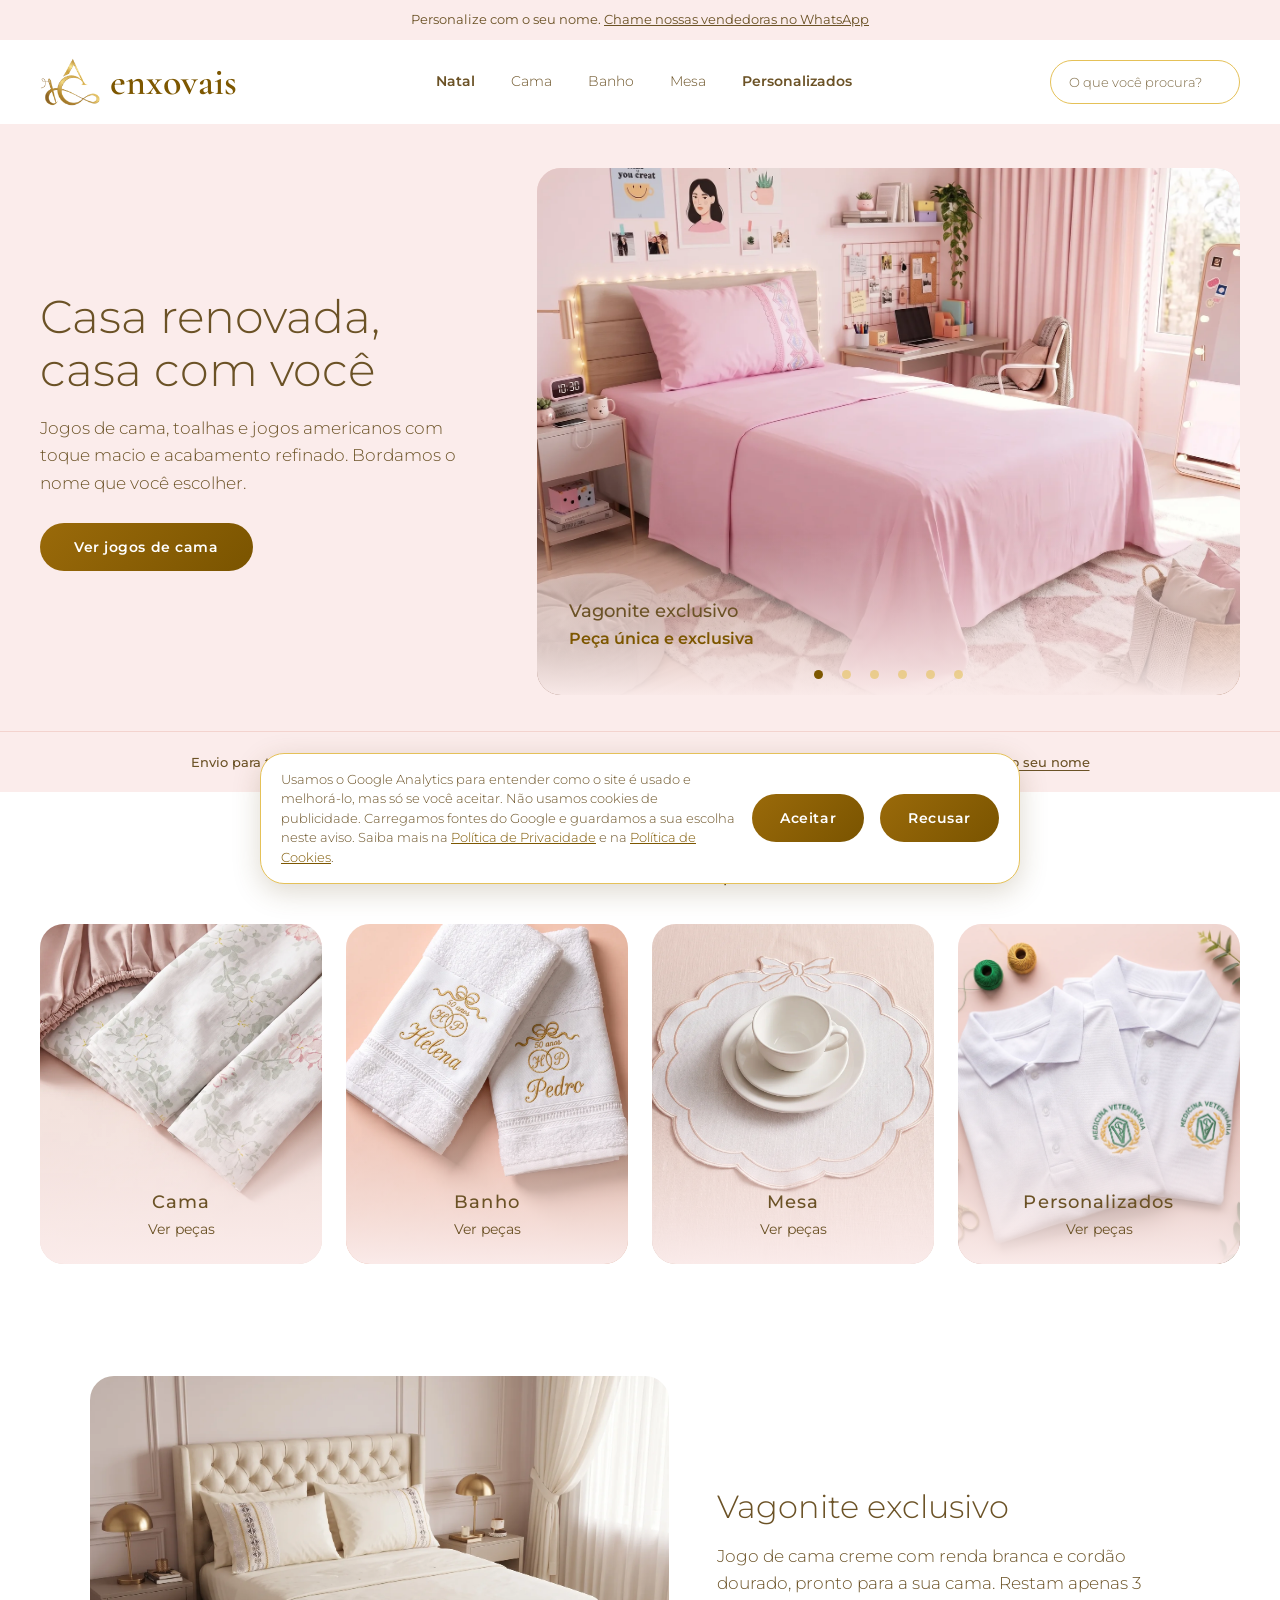
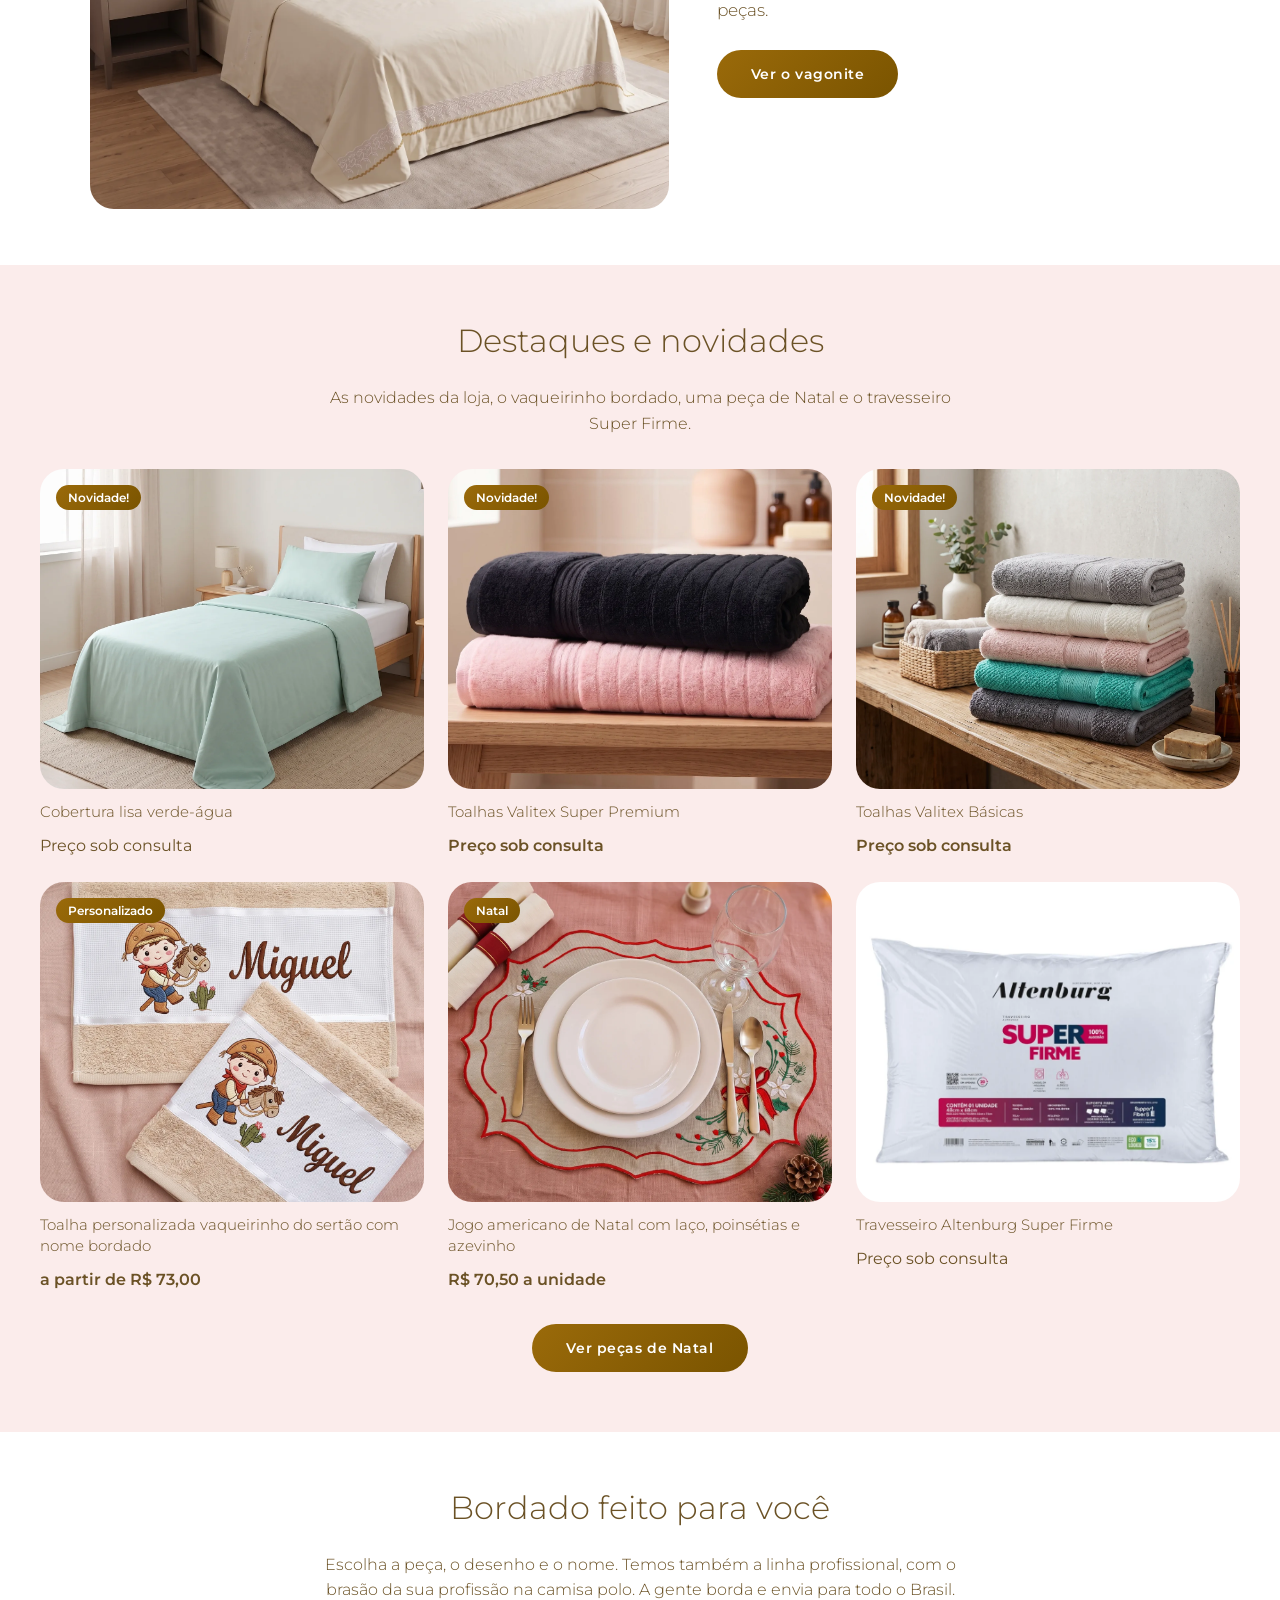
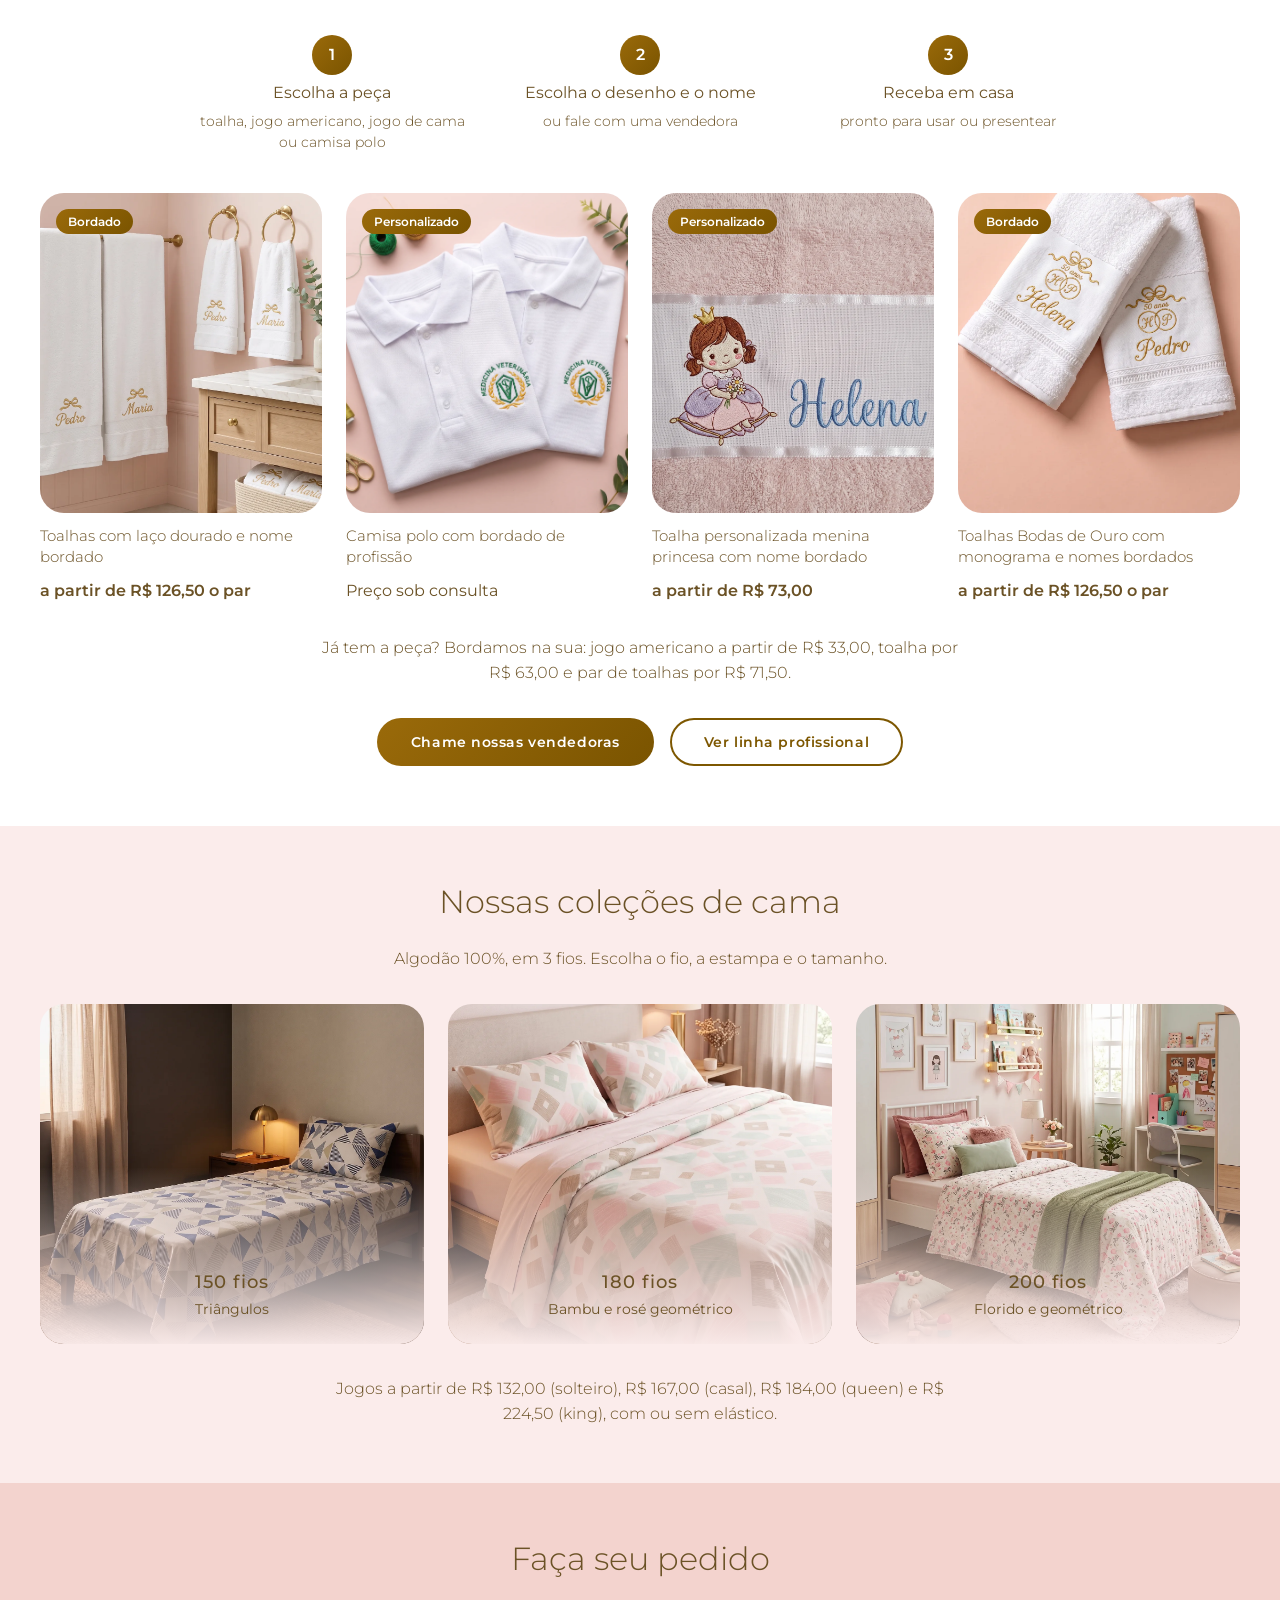
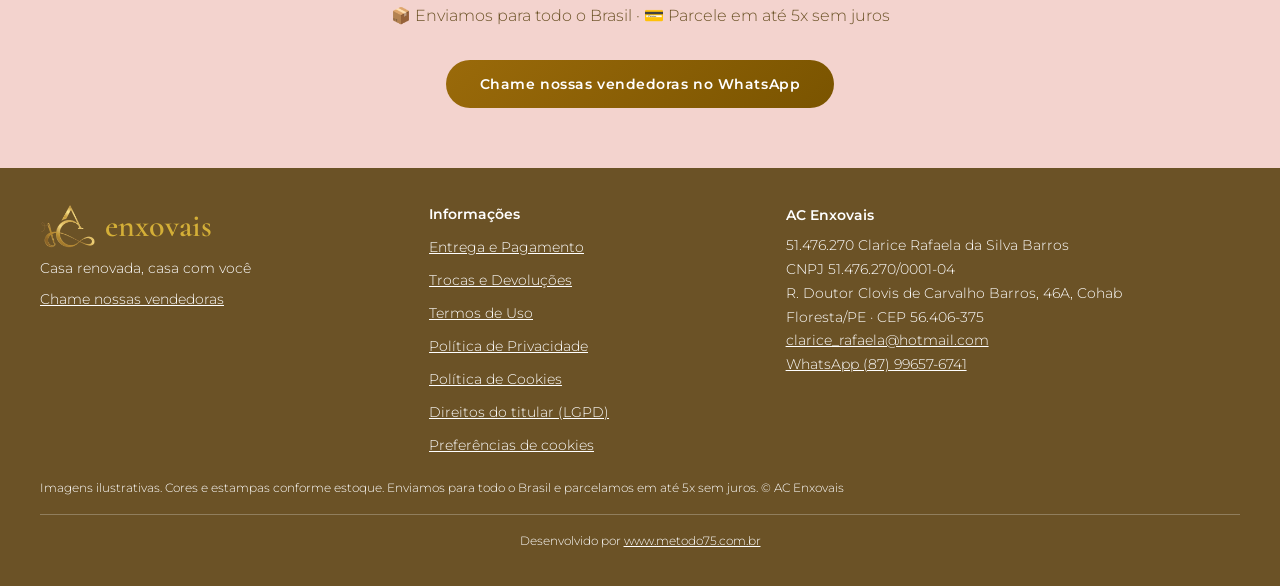
==== index.html @ a637068f "Atualizacao da politica de privacidade e tags analytics google" ====
<!DOCTYPE html><html lang="pt-BR"><head><meta charset="utf-8"><meta name="viewport" content="width=device-width,initial-scale=1"><title>Casa renovada, casa com você | AC Enxovais</title><link rel="preconnect" href="https://fonts.googleapis.com"><link href="https://fonts.googleapis.com/css2?family=Cormorant+Garamond:wght@600&family=Montserrat:wght@300;400;500;600&display=swap" rel="stylesheet"><link rel="icon" type="image/png" href="assets/imagens/logo/favicon.png"><link rel="apple-touch-icon" href="assets/imagens/logo/apple-touch-icon.png"><link rel="stylesheet" href="assets/css/styles.css"></head><body data-page="home"><div id="hdr"></div><main id="main"></main><div id="ftr"></div><script src="assets/js/produtos.js"></script><script src="assets/js/app.js"></script></body></html>
---- assets/css/styles.css ----
:root{--white:#fff;--text:#6b5226;--gold:#7d5700;--gold-l:#d4af37;--gold-b:#e5c158;--blush:#fbeceb;--blush2:#f3d3ce;--grad:linear-gradient(135deg,#9a6a0a,#7a5400);--r:24px}
*{box-sizing:border-box}
body{margin:0;font:300 16px/1.5 Montserrat,sans-serif;color:var(--text);background:#fff}
a{color:inherit;text-decoration:none}img{display:block;max-width:100%}
.strip{background:var(--blush);text-align:center;padding:10px 16px;font-size:13px;font-weight:400}
.strip a{text-decoration:underline}

/* cabeçalho */
header{display:flex;align-items:center;justify-content:space-between;gap:20px;padding:18px 40px;flex-wrap:wrap}
.brand{display:inline-flex;align-items:center;gap:10px;font:600 38px/1 'Cormorant Garamond',serif;color:var(--gold)}
.brand img{height:48px;width:auto}
header nav{display:flex;gap:12px;font-size:14px}
header nav a{display:inline-flex;align-items:center;min-height:44px;padding:0 12px}
header nav b{font-weight:600}
.search{width:190px;height:44px;border:1px solid var(--gold-b);border-radius:999px;padding:0 18px;font:300 13px Montserrat;color:var(--text);outline:0}
.search::placeholder{color:#7d6a45;opacity:1}
.menu-btn{display:none;width:44px;height:44px;border:1px solid var(--gold-b);border-radius:50%;background:#fff;color:var(--gold);cursor:pointer;align-items:center;justify-content:center;padding:0}
.menu-btn svg{width:20px;height:20px}

/* hero */
.hero{background:var(--blush);padding:44px 40px 36px;display:grid;grid-template-columns:minmax(0,.78fr) minmax(0,1.22fr);gap:48px;align-items:center}
.hero h1{font-weight:300;font-size:46px;line-height:1.15;margin:0 0 18px;max-width:520px}
.hero p{max-width:440px;margin:0 0 26px;font-size:17px;line-height:1.6}
.btn{display:inline-flex;align-items:center;min-height:48px;padding:14px 34px;border-radius:999px;background:var(--grad);color:#fff;font:600 14px Montserrat;letter-spacing:.04em;text-align:center}
.btn:hover{filter:brightness(1.08)}
.slides{position:relative;width:100%;aspect-ratio:4/3;border-radius:var(--r);overflow:hidden;background:var(--blush2)}
.slide{position:absolute;inset:0;opacity:0;transition:opacity .7s;pointer-events:none}
.slide.on{opacity:1;pointer-events:auto}
.slide img{width:100%;height:100%;object-fit:cover}
.cap{position:absolute;left:0;right:0;bottom:0;padding:64px 32px 44px;background:linear-gradient(to top,rgba(251,236,235,.97),rgba(251,236,235,0));display:flex;flex-direction:column;gap:2px}
.cap b{font-weight:500;font-size:18px}.cap i{font-style:normal;font-weight:600;color:var(--gold)}
.dots{position:absolute;left:0;right:0;bottom:6px;display:flex;justify-content:center;gap:0;z-index:2}
.dots button{position:relative;width:28px;height:28px;padding:0;border:0;background:none;cursor:pointer}
.dots button:before{content:"";position:absolute;left:50%;top:50%;width:9px;height:9px;margin:-4.5px 0 0 -4.5px;border-radius:50%;background:var(--gold-b);opacity:.6}
.dots button.on:before{opacity:1;background:var(--gold)}

/* seções */
.benefits{background:var(--blush);display:flex;justify-content:center;gap:12px 56px;padding:22px 20px;font:500 13px Montserrat;flex-wrap:wrap;text-align:center;border-top:1px solid #f3d3ce}
.benefits a{text-decoration:underline;text-underline-offset:3px}
section{padding:56px 40px}
h2{font-weight:300;font-size:32px;line-height:1.25;text-align:center;margin:0 0 36px}
.soft{background:var(--blush)}
.lead{text-align:center;max-width:640px;margin:-12px auto 32px;line-height:1.6}
.grid+.lead,.steps+.grid+.lead{margin:32px auto 0}
.center{text-align:center;margin:28px 0 0}
.closing{text-align:center;background:var(--blush2)}
.closing .lead{margin:-12px auto 0}
.grid{display:grid;grid-template-columns:repeat(4,minmax(0,1fr));gap:24px}
.grid.three{grid-template-columns:repeat(3,minmax(0,1fr))}
.steps+.grid{margin-top:0}
.category-card{position:relative;min-height:340px;border-radius:var(--r);overflow:hidden;background:var(--blush);display:flex;flex-direction:column;align-items:center;justify-content:flex-end;gap:6px;padding:24px;text-align:center}
.category-card img{position:absolute;inset:0;width:100%;height:100%;object-fit:cover}
.category-card:after{content:"";position:absolute;inset:0;background:linear-gradient(to top,rgba(251,236,235,.97) 0,rgba(251,236,235,0) 52%)}
.category-card h3,.category-card span{position:relative;z-index:1;margin:0}
.category-card h3{font:500 18px Montserrat;letter-spacing:.06em}
.category-card span{font-size:14px;font-weight:400}
.product-card{display:flex;flex-direction:column;gap:10px}
.product-media{position:relative;height:320px;border-radius:var(--r);overflow:hidden;background:var(--blush)}
.product-media img{width:100%;height:100%;object-fit:cover}
.product-badge{position:absolute;top:16px;left:16px;padding:5px 12px;border-radius:999px;background:var(--grad);color:#fff;font:600 12px Montserrat}
.product-name{font-size:15px;line-height:1.4;padding:2px 0}
.product-card strong{font-weight:600}.product-card .ask{font-weight:400}
.steps{display:grid;grid-template-columns:repeat(3,1fr);gap:24px;max-width:900px;margin:0 auto 40px}
.steps div{text-align:center;display:flex;flex-direction:column;gap:6px;align-items:center;font-weight:400}
.steps small{font-weight:300;font-size:14px}
.steps b{width:40px;height:40px;border-radius:50%;background:var(--grad);color:#fff;display:flex;align-items:center;justify-content:center;font:600 16px Montserrat}

/* produto */
.prod{display:grid;grid-template-columns:minmax(0,1fr) minmax(0,1fr);gap:48px;padding:32px 40px}
.prod .main{width:100%;height:auto;border-radius:var(--r)}
.thumbs{display:flex;gap:12px;margin-top:12px}
.thumbs img{width:72px;height:72px;object-fit:cover;border-radius:12px;cursor:pointer;border:1px solid var(--gold-b)}
.info h1{font-weight:300;font-size:32px;line-height:1.25;margin:0 0 20px}
.pre{white-space:pre-line;line-height:1.6}
.info .precos{font-weight:600;margin-bottom:20px}
.info .btn{margin:8px 0 20px}
.ficha{font-size:14px;border-top:1px solid var(--gold-b);padding-top:16px;margin-top:20px}
.crumb{padding:0 40px;font-size:13px}.crumb a{text-decoration:underline}
.pager{display:flex;justify-content:space-between;gap:16px;padding:0 40px;font-size:14px}
.pager a{max-width:45%;padding:10px 0}

/* rodapé */
footer{background:var(--text);color:#fff;padding:36px 40px;display:flex;justify-content:space-between;align-items:center;gap:16px;flex-wrap:wrap;font-size:14px}
footer .brand{font-size:32px;color:var(--gold-l)}
footer .brand img{height:44px}
footer a{text-decoration:underline}
footer small{width:100%;font-size:12px;line-height:1.6}

a:focus-visible,button:focus-visible,input:focus-visible{outline:2px solid var(--gold);outline-offset:3px}
footer a:focus-visible{outline-color:#fff}

/* telas médias e celular */
@media(max-width:1100px){.hero{grid-template-columns:minmax(0,.9fr) minmax(0,1.1fr);gap:32px;padding:36px 28px}.hero h1{font-size:38px}}
@media(max-width:900px){
 header{padding:12px 20px;gap:10px}
 .brand{font-size:30px}
 .brand img{height:40px}
 .menu-btn{display:inline-flex;margin-left:auto}
 header nav{display:none;order:3;width:100%;flex-direction:column;gap:0;border-top:1px solid var(--blush2);padding-top:6px}
 header.open nav{display:flex}
 header nav a{padding:0 4px;font-size:15px;border-bottom:1px solid var(--blush)}
 .search{order:4;width:100%}
 .hero{grid-template-columns:1fr;padding:28px 20px 32px;gap:24px}
 .hero h1{font-size:34px;max-width:none}
 .hero p{max-width:none}
 section,footer{padding-left:20px;padding-right:20px}
 .prod{grid-template-columns:1fr;padding:24px 20px;gap:28px}
 .crumb,.pager{padding-left:20px;padding-right:20px}
 .grid{grid-template-columns:repeat(2,minmax(0,1fr))}
 .steps,.grid.three{grid-template-columns:1fr}
 .benefits{gap:8px 28px}
 .cap{padding:48px 20px 40px}
}
@media(max-width:520px){.grid{grid-template-columns:1fr}.product-media{height:300px}h2{font-size:28px}}
@media(prefers-reduced-motion:reduce){.slide{transition:none}}

/* coleções e destaque */
.pills{display:flex;flex-wrap:wrap;justify-content:center;gap:10px;margin:0 auto}
.pills a{display:inline-flex;align-items:center;min-height:44px;padding:0 20px;border:1px solid var(--gold-b);border-radius:999px;font-size:14px;font-weight:400;background:#fff}
.pills a:hover{background:var(--blush)}
.colecao{scroll-margin-top:8px}
.colecao>.lead{margin-top:-20px}
.feature{display:grid;grid-template-columns:minmax(0,1.1fr) minmax(0,.9fr);gap:48px;align-items:center;max-width:1180px;margin:0 auto}
.feature-img{border-radius:var(--r);overflow:hidden;background:var(--blush)}
.feature-img img{width:100%;aspect-ratio:4/3;object-fit:cover}
.feature h2{text-align:left;margin-bottom:16px}
.feature p{max-width:440px;margin:0 0 26px;font-size:17px;line-height:1.6}
html{scroll-behavior:smooth}
@media(prefers-reduced-motion:reduce){html{scroll-behavior:auto}}
@media(max-width:900px){.feature{grid-template-columns:1fr;gap:24px}}
.colecao .grid{display:flex;flex-wrap:wrap;justify-content:center}
.colecao .product-card{width:calc(25% - 18px)}
@media(max-width:900px){.colecao .product-card{width:calc(50% - 12px)}}
@media(max-width:520px){.colecao .product-card{width:100%}}
.grid.five{display:flex;flex-wrap:wrap;justify-content:center}
.grid.five .product-card{width:calc(20% - 20px)}
@media(max-width:1200px){.grid.five .product-card{width:calc(33.333% - 16px)}}
@media(max-width:900px){.grid.five .product-card{width:calc(50% - 12px)}}
@media(max-width:520px){.grid.five .product-card{width:100%}}

.btn.ghost{background:transparent;color:var(--gold);box-shadow:inset 0 0 0 2px var(--gold)}
.btn.ghost:hover{background:#fff;filter:none}
.center .btn{margin:4px 6px}

/* rodapé: links legais, dados da empresa e crédito */
.ftr-grid{width:100%;display:grid;grid-template-columns:1.1fr 1fr 1.4fr;gap:32px;align-items:start}
.ftr-brand{display:flex;flex-direction:column;align-items:flex-start;gap:10px}
.ftr-links{display:flex;flex-direction:column}
.ftr-links b,.ftr-co b{display:block;font-weight:600;margin-bottom:6px}
.ftr-links a{display:inline-block;padding:6px 0;text-decoration:underline}
.ftr-co{font-style:normal;line-height:1.7}
footer .credit{border-top:1px solid rgba(255,255,255,.25);padding-top:16px;text-align:center}
@media(max-width:900px){.ftr-grid{grid-template-columns:1fr;gap:24px}}

/* páginas legais */
.legal{max-width:820px;margin:0 auto;padding:16px 20px 64px}
.legal h1{font-weight:300;font-size:36px;line-height:1.2;margin:0 0 8px}
.legal .upd{font-size:13px;margin:0 0 28px}
.legal h2{text-align:left;font-size:22px;font-weight:500;margin:36px 0 12px}
.legal p,.legal li{line-height:1.7}
.legal li{margin-bottom:6px}
.legal ul,.legal ol{padding-left:22px}
.legal a:not(.btn){color:var(--gold);text-decoration:underline;text-underline-offset:3px}
.legal .box{background:var(--blush);border-radius:var(--r);padding:20px 24px;margin:20px 0}
.legal .box p{margin:0 0 12px}.legal .box p:last-child{margin:0}
.legal .tbl{overflow-x:auto;margin:16px 0}
.legal table{border-collapse:collapse;width:100%;min-width:600px;font-size:14px}
.legal th,.legal td{border:1px solid var(--blush2);padding:10px 12px;text-align:left;vertical-align:top;line-height:1.5}
.legal th{background:var(--blush);font-weight:500}
.legal code{font-size:13px;background:var(--blush);padding:1px 6px;border-radius:6px}
.legal .btn{margin:4px 8px 4px 0}
@media(max-width:520px){.legal h1{font-size:30px}.legal h2{font-size:20px}}

/* aviso de privacidade */
.cookie{position:fixed;left:16px;right:16px;bottom:16px;z-index:50;max-width:760px;margin:0 auto;background:#fff;border:1px solid var(--gold-b);border-radius:var(--r);box-shadow:0 8px 28px rgba(107,82,38,.22);padding:16px 20px;display:flex;align-items:center;gap:16px;font-size:13px;line-height:1.5}
.cookie p{margin:0;flex:1}
.cookie a{text-decoration:underline;color:var(--gold)}
.cookie .btn{border:0;cursor:pointer;padding:12px 28px;flex:none}
@media(max-width:600px){.cookie{flex-direction:column;align-items:stretch}.cookie .btn{justify-content:center}}
.grid.six{display:flex;flex-wrap:wrap;justify-content:center}
.grid.six .product-card{width:calc(33.333% - 16px)}
@media(max-width:900px){.grid.six .product-card{width:calc(50% - 12px)}}
@media(max-width:520px){.grid.six .product-card{width:100%}}
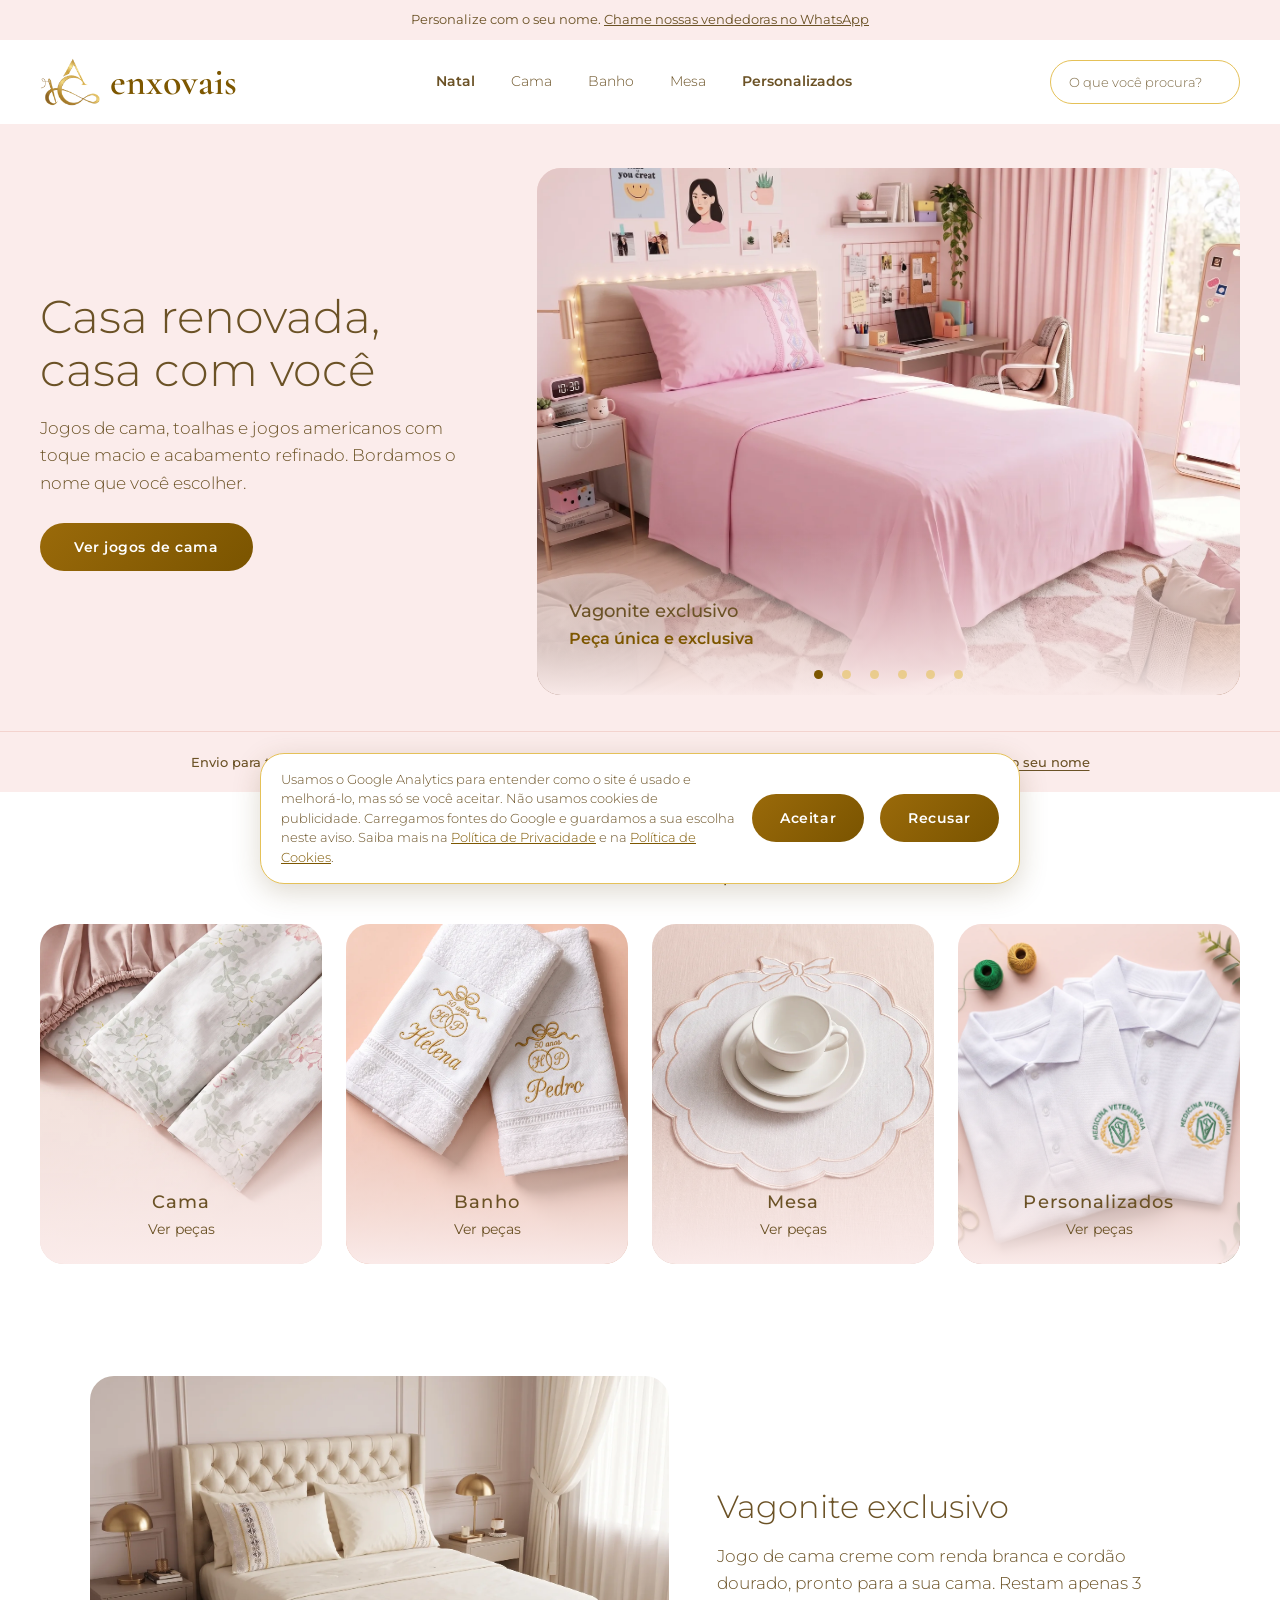
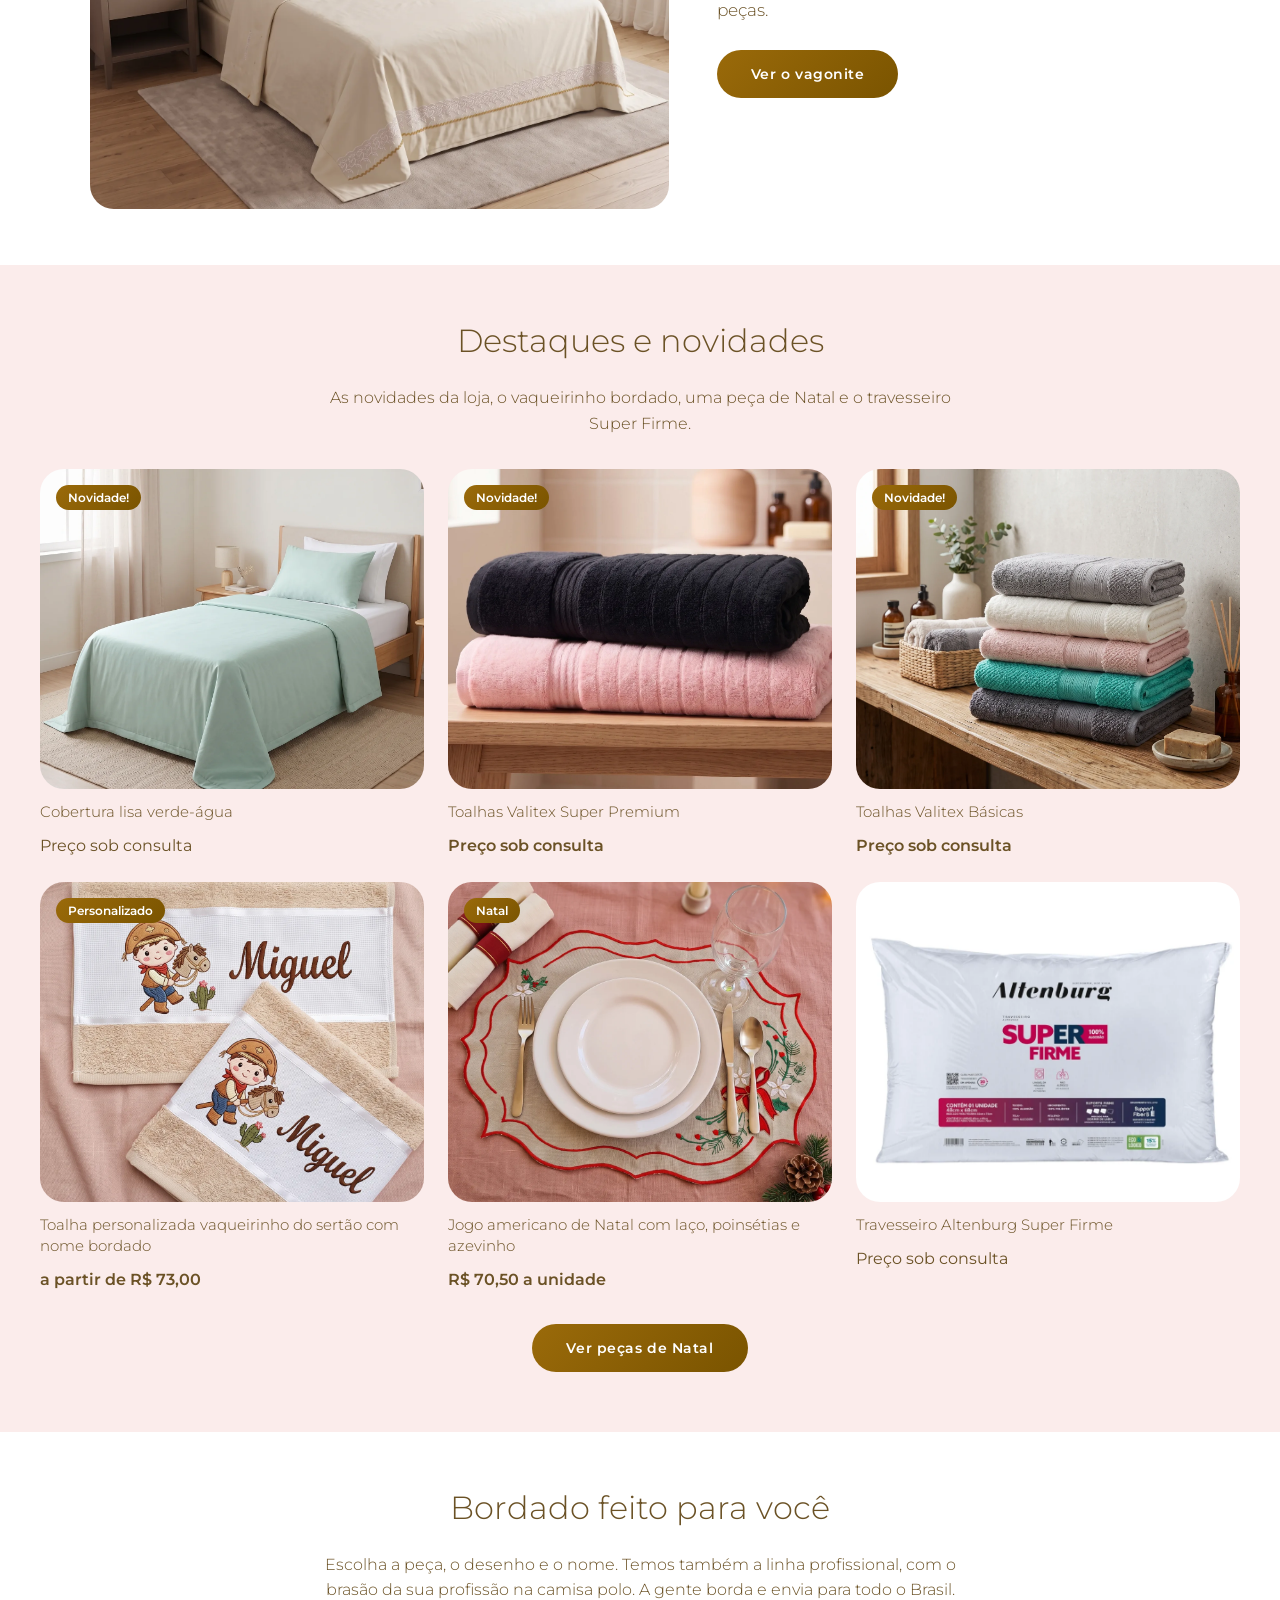
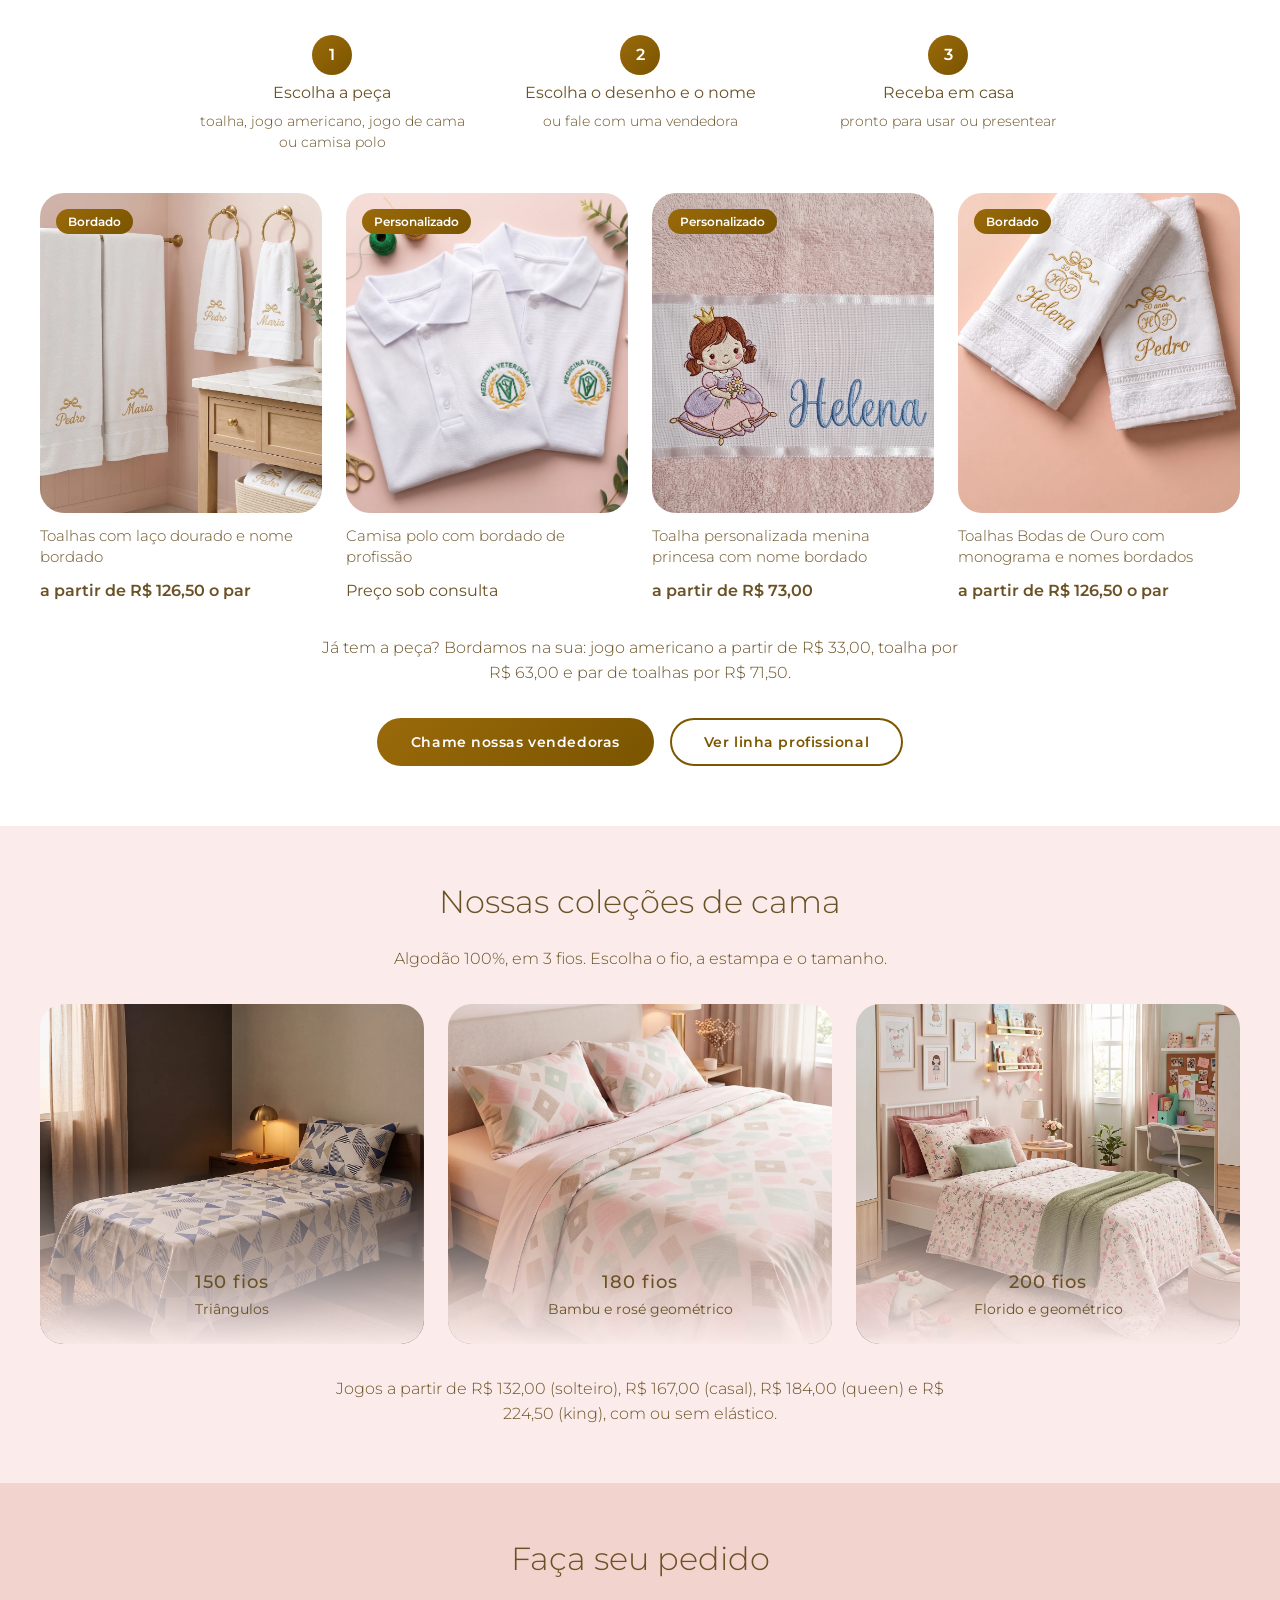
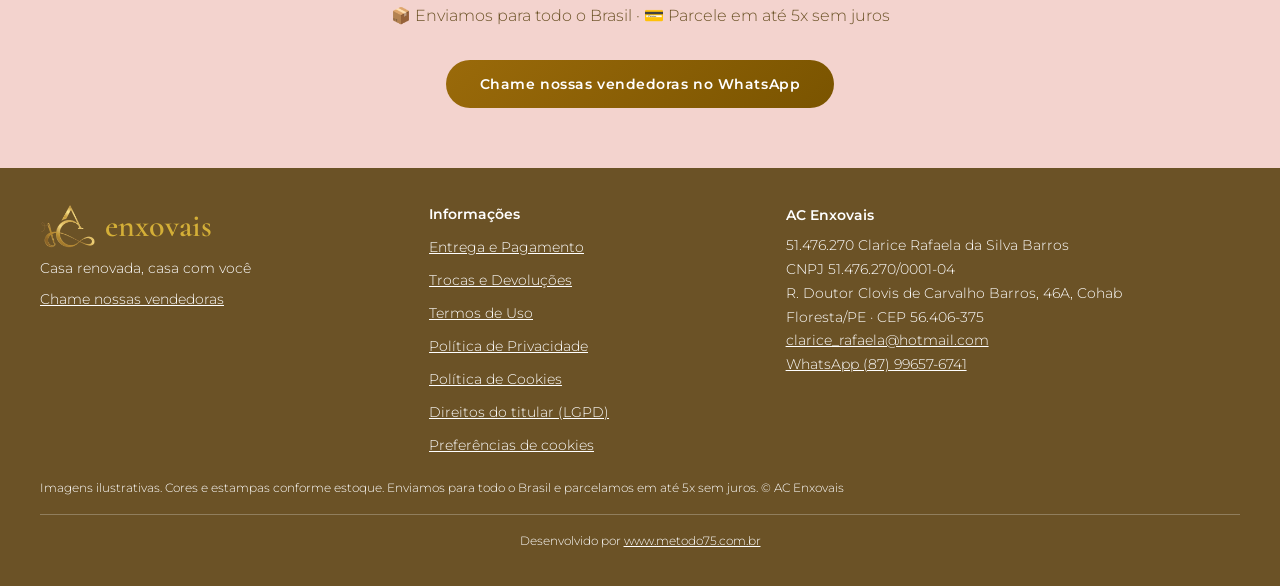
==== commit 30987e02: "Atualizacao de tag" ====
--- a/index.html
+++ b/index.html
@@ -1 +1 @@
-<!DOCTYPE html><html lang="pt-BR"><head><meta charset="utf-8"><meta name="viewport" content="width=device-width,initial-scale=1"><title>Casa renovada, casa com você | AC Enxovais</title><link rel="preconnect" href="https://fonts.googleapis.com"><link href="https://fonts.googleapis.com/css2?family=Cormorant+Garamond:wght@600&family=Montserrat:wght@300;400;500;600&display=swap" rel="stylesheet"><link rel="icon" type="image/png" href="assets/imagens/logo/favicon.png"><link rel="apple-touch-icon" href="assets/imagens/logo/apple-touch-icon.png"><link rel="stylesheet" href="assets/css/styles.css"></head><body data-page="home"><div id="hdr"></div><main id="main"></main><div id="ftr"></div><script src="assets/js/produtos.js"></script><script src="assets/js/app.js"></script></body></html>+<!DOCTYPE html><html lang="pt-BR"><head><script async src="https://www.googletagmanager.com/gtag/js?id=G-JBMTT29M5P"></script><script>window.dataLayer=window.dataLayer||[];function gtag(){dataLayer.push(arguments)}gtag('consent','default',{analytics_storage:'denied',ad_storage:'denied',ad_user_data:'denied',ad_personalization:'denied'});try{if(localStorage.getItem('ace_aviso')=='aceito')gtag('consent','update',{analytics_storage:'granted'})}catch(e){}gtag('js',new Date());gtag('config','G-JBMTT29M5P');</script><meta charset="utf-8"><meta name="viewport" content="width=device-width,initial-scale=1"><title>Casa renovada, casa com você | AC Enxovais</title><link rel="preconnect" href="https://fonts.googleapis.com"><link href="https://fonts.googleapis.com/css2?family=Cormorant+Garamond:wght@600&family=Montserrat:wght@300;400;500;600&display=swap" rel="stylesheet"><link rel="icon" type="image/png" href="assets/imagens/logo/favicon.png"><link rel="apple-touch-icon" href="assets/imagens/logo/apple-touch-icon.png"><link rel="stylesheet" href="assets/css/styles.css"></head><body data-page="home"><div id="hdr"></div><main id="main"></main><div id="ftr"></div><script src="assets/js/produtos.js"></script><script src="assets/js/app.js"></script></body></html>
